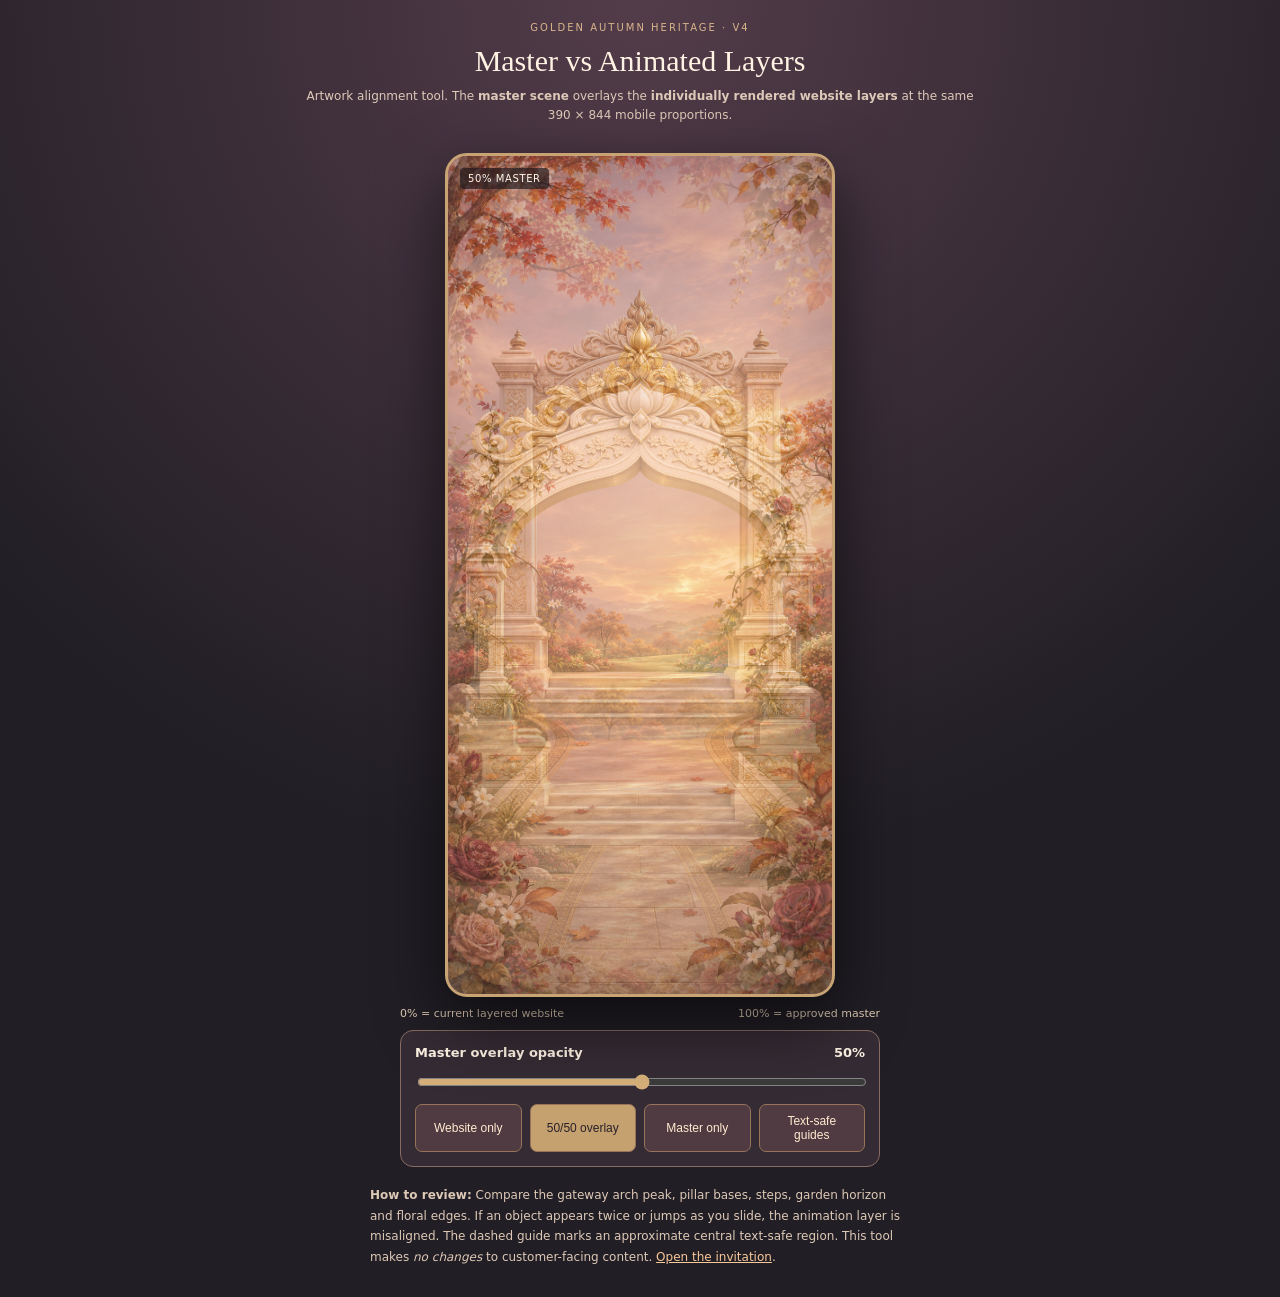
==== art-review.html @ 445348e4 "feat(v4): add master-versus-layered-hero alignment reviewer" ====
<!doctype html>
<html lang="en">
<head>
<meta charset="utf-8">
<meta name="viewport" content="width=device-width,initial-scale=1">
<meta name="theme-color" content="#342a35">
<title>Golden Autumn Heritage — V4 Art Alignment Review</title>
<style>
:root {color-scheme:dark;font-family:system-ui,-apple-system,"Segoe UI",Arial,sans-serif;background:#211e25;color:#fff3e4}
*{box-sizing:border-box}
body{margin:0;min-height:100vh;background:radial-gradient(circle at 50% 0%,#533c4a 0%,#211e25 60%)}
header{padding:22px 18px 12px;text-align:center}
header .tag{font-size:10px;letter-spacing:.2em;text-transform:uppercase;color:#d8b58b}
h1{font:500 clamp(20px,5vw,30px)/1.2 Georgia,serif;margin:10px 0 6px}
header p{font-size:12px;color:#ddc9b7;line-height:1.6;margin:8px auto;max-width:670px}
main{padding:8px 16px 30px;display:flex;align-items:center;flex-direction:column}
.stage{position:relative;isolation:isolate;width:min(390px,calc(100vw - 40px));aspect-ratio:390 / 844;overflow:hidden;border:3px solid #c8a374;border-radius:22px;background:#d4a890;box-shadow:0 24px 65px #0009}
.stage iframe{display:block;position:absolute;inset:0;width:100%;height:100%;border:0;background:#dfae96;pointer-events:none}
.stage img{display:block;position:absolute;inset:0;width:100%;height:100%;object-fit:fill;pointer-events:none;opacity:.5}
.stage.guides:after{content:"";position:absolute;z-index:4;inset:28% 30% 35% 30%;border:1px dashed #f7eac8;pointer-events:none;box-shadow:0 0 0 1px #37243366}
.corner{position:absolute;top:12px;left:12px;z-index:5;padding:5px 8px;border-radius:4px;background:#1e1a20ac;color:#fff6e6;font-size:10px;letter-spacing:.06em}
.legend{width:min(480px,100%);display:flex;justify-content:space-between;font-size:11px;color:#e2cdb6;margin:10px 0}
.controls{width:min(480px,100%);padding:14px;border:1px solid #886b61;background:#352b34;border-radius:13px;display:flex;flex-direction:column;gap:12px}
.controls label{display:flex;gap:12px;align-items:center;justify-content:space-between;font-size:13px;font-weight:650}
input[type="range"]{width:100%;accent-color:#d6af79;cursor:pointer}
.buttons{display:flex;flex-wrap:wrap;gap:8px}
button{border:1px solid #987459;background:#513b42;color:#ffeacf;border-radius:7px;padding:9px 12px;cursor:pointer;font-size:12px;flex:1}
button:focus-visible,input:focus-visible{outline:2px solid #ffe0a8;outline-offset:2px}
button[aria-pressed="true"]{background:#c5a16f;color:#282029}
.notes{max-width:540px;font-size:12px;line-height:1.7;color:#dec9b6;margin:18px 0 0}
code{color:#f2c591}
a{color:#f9c99a}
@media(prefers-reduced-motion:reduce){*{scroll-behavior:auto!important}}
</style>
</head>
<body>
<header><div class="tag">Golden Autumn Heritage · V4</div>
<h1>Master vs Animated Layers</h1>
<p>Artwork alignment tool. The <strong>master scene</strong> overlays the <strong>individually rendered website layers</strong> at the same 390 × 844 mobile proportions.</p></header>
<main>
  <div class="stage" id="stage">
    <iframe title="Current layered hero, with wedding text and opening hidden for artwork inspection" src="./index.html?artReview=1#home" loading="eager"></iframe>
    <img id="master" src="./art/golden_autumn_heritage_master_v4.png" alt="Approved V4 master garden illustration">
    <div class="corner" id="corner">50% MASTER</div>
  </div>
  <div class="legend"><span>0% = current layered website</span><span>100% = approved master</span></div>
  <div class="controls">
    <label for="opacity">Master overlay opacity <output id="percent">50%</output></label>
    <input type="range" id="opacity" min="0" max="100" step="1" value="50" aria-label="Master overlay opacity">
    <div class="buttons">
      <button type="button" id="websiteButton" aria-pressed="false">Website only</button>
      <button type="button" id="bothButton" aria-pressed="true">50/50 overlay</button>
      <button type="button" id="masterButton" aria-pressed="false">Master only</button>
      <button type="button" id="guidesButton" aria-pressed="false">Text-safe guides</button>
    </div>
  </div>
  <p class="notes"><strong>How to review:</strong> Compare the gateway arch peak, pillar bases, steps, garden horizon and floral edges. If an object appears twice or jumps as you slide, the animation layer is misaligned. The dashed guide marks an approximate central text-safe region. This tool makes <em>no changes</em> to customer-facing content. <a href="./index.html">Open the invitation</a>.</p>
</main>
<script>
'use strict';
const slider=document.getElementById('opacity');
const master=document.getElementById('master');
const percent=document.getElementById('percent');
const corner=document.getElementById('corner');
const buttons=[document.getElementById('websiteButton'),document.getElementById('bothButton'),document.getElementById('masterButton')];
const setOpacity=v=>{
 const value=Math.max(0,Math.min(100,Number(v)||0));
 slider.value=value;
 master.style.opacity=String(value/100);
 percent.textContent=value+'%';
 corner.textContent=value+'% MASTER';
 buttons.forEach((button,i)=>button.setAttribute('aria-pressed',String(value===[0,50,100][i])));
};
slider.addEventListener('input',()=>setOpacity(slider.value));
buttons.forEach((button,i)=>button.addEventListener('click',()=>setOpacity([0,50,100][i])));
const guides=document.getElementById('guidesButton');
guides.addEventListener('click',()=>{const on=document.getElementById('stage').classList.toggle('guides');guides.setAttribute('aria-pressed',String(on));});
master.addEventListener('error',()=>{corner.textContent='MASTER NOT FOUND';});
</script>
</body>
</html>
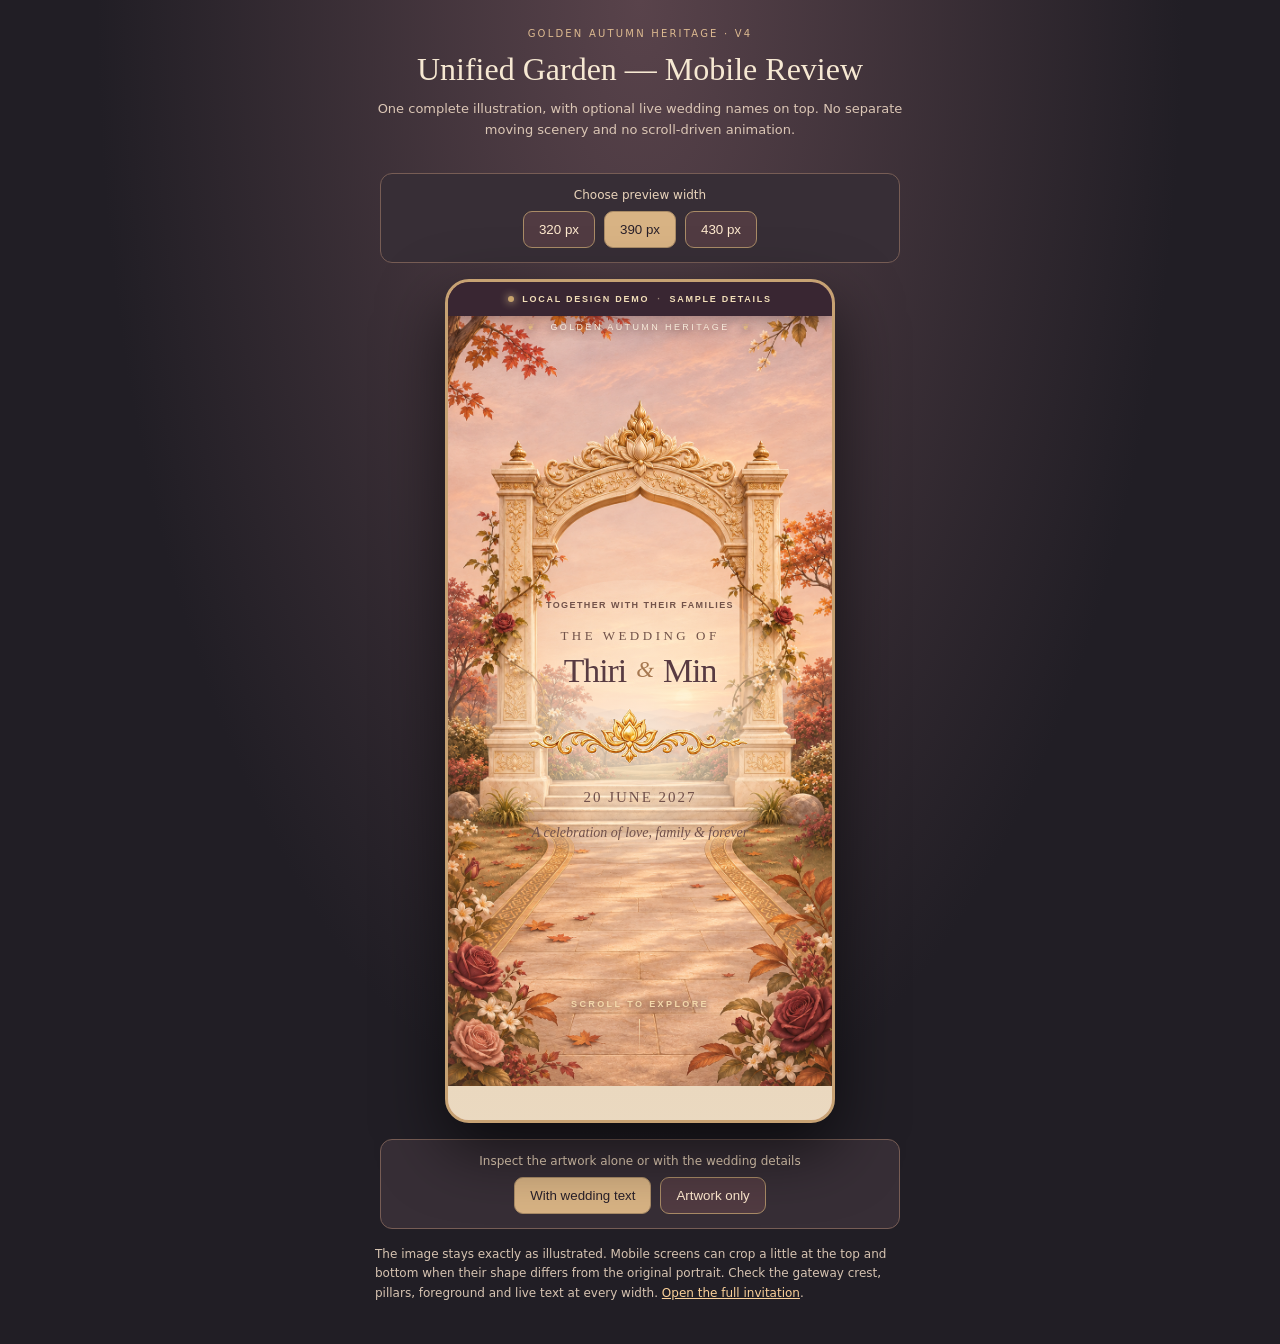
==== commit 7ea6f5f5: "feat(review): replace obsolete layer comparison with unified hero phone preview" ====
--- a/art-review.html
+++ b/art-review.html
@@ -3,79 +3,71 @@
 <head>
 <meta charset="utf-8">
 <meta name="viewport" content="width=device-width,initial-scale=1">
-<meta name="theme-color" content="#342a35">
-<title>Golden Autumn Heritage — V4 Art Alignment Review</title>
+<title>Golden Autumn Heritage — Single-Image Hero Review</title>
 <style>
-:root {color-scheme:dark;font-family:system-ui,-apple-system,"Segoe UI",Arial,sans-serif;background:#211e25;color:#fff3e4}
+:root{font-family:system-ui,-apple-system,"Segoe UI",Arial,sans-serif;color-scheme:dark}
 *{box-sizing:border-box}
-body{margin:0;min-height:100vh;background:radial-gradient(circle at 50% 0%,#533c4a 0%,#211e25 60%)}
-header{padding:22px 18px 12px;text-align:center}
-header .tag{font-size:10px;letter-spacing:.2em;text-transform:uppercase;color:#d8b58b}
-h1{font:500 clamp(20px,5vw,30px)/1.2 Georgia,serif;margin:10px 0 6px}
-header p{font-size:12px;color:#ddc9b7;line-height:1.6;margin:8px auto;max-width:670px}
-main{padding:8px 16px 30px;display:flex;align-items:center;flex-direction:column}
-.stage{position:relative;isolation:isolate;width:min(390px,calc(100vw - 40px));aspect-ratio:390 / 844;overflow:hidden;border:3px solid #c8a374;border-radius:22px;background:#d4a890;box-shadow:0 24px 65px #0009}
-.stage iframe{display:block;position:absolute;inset:0;width:100%;height:100%;border:0;background:#dfae96;pointer-events:none}
-.stage img{display:block;position:absolute;inset:0;width:100%;height:100%;object-fit:fill;pointer-events:none;opacity:.5}
-.stage.guides:after{content:"";position:absolute;z-index:4;inset:28% 30% 35% 30%;border:1px dashed #f7eac8;pointer-events:none;box-shadow:0 0 0 1px #37243366}
-.corner{position:absolute;top:12px;left:12px;z-index:5;padding:5px 8px;border-radius:4px;background:#1e1a20ac;color:#fff6e6;font-size:10px;letter-spacing:.06em}
-.legend{width:min(480px,100%);display:flex;justify-content:space-between;font-size:11px;color:#e2cdb6;margin:10px 0}
-.controls{width:min(480px,100%);padding:14px;border:1px solid #886b61;background:#352b34;border-radius:13px;display:flex;flex-direction:column;gap:12px}
-.controls label{display:flex;gap:12px;align-items:center;justify-content:space-between;font-size:13px;font-weight:650}
-input[type="range"]{width:100%;accent-color:#d6af79;cursor:pointer}
-.buttons{display:flex;flex-wrap:wrap;gap:8px}
-button{border:1px solid #987459;background:#513b42;color:#ffeacf;border-radius:7px;padding:9px 12px;cursor:pointer;font-size:12px;flex:1}
-button:focus-visible,input:focus-visible{outline:2px solid #ffe0a8;outline-offset:2px}
-button[aria-pressed="true"]{background:#c5a16f;color:#282029}
-.notes{max-width:540px;font-size:12px;line-height:1.7;color:#dec9b6;margin:18px 0 0}
-code{color:#f2c591}
-a{color:#f9c99a}
-@media(prefers-reduced-motion:reduce){*{scroll-behavior:auto!important}}
+body{margin:0;color:#f6e8d2;background:radial-gradient(ellipse at top,#59434b,#211e25 60%);min-height:100vh}
+header{text-align:center;padding:28px 16px 12px}
+.eyebrow{font-size:10px;letter-spacing:.22em;color:#dcb990}
+h1{font:normal clamp(23px,5vw,32px)/1.25 Georgia,serif;margin:10px auto}
+header p{max-width:560px;line-height:1.6;margin:8px auto;color:#dbc6b5;font-size:13px}
+main{display:flex;flex-direction:column;align-items:center;padding:12px 12px 40px;gap:16px}
+.preview{width:390px;height:844px;max-width:calc(100vw - 32px);position:relative;background:#dbab96;border:3px solid #c7a273;border-radius:24px;overflow:hidden;box-shadow:0 25px 65px #0009}
+.preview iframe{display:block;width:100%;height:100%;border:0;background:#dbab96}
+.controls{width:min(520px,100%);background:#372e36;border:1px solid #775d55;padding:14px;border-radius:12px;display:flex;flex-wrap:wrap;gap:9px;align-items:center;justify-content:center}
+.controls span{flex:1 0 100%;text-align:center;color:#e9d3ba;font-size:12px}
+button{border:1px solid #a98b66;border-radius:9px;background:#513b42;color:#ffeacf;padding:10px 15px;cursor:pointer}
+button[aria-pressed="true"]{background:#d8b384;color:#29202a}
+button:focus-visible{outline:2px solid #fff2c2;outline-offset:3px}
+.note{max-width:530px;font-size:12px;color:#d6c3b1;line-height:1.65;margin:0}
+a{color:#fbd19a}
 </style>
 </head>
 <body>
-<header><div class="tag">Golden Autumn Heritage · V4</div>
-<h1>Master vs Animated Layers</h1>
-<p>Artwork alignment tool. The <strong>master scene</strong> overlays the <strong>individually rendered website layers</strong> at the same 390 × 844 mobile proportions.</p></header>
+<header>
+<div class="eyebrow">GOLDEN AUTUMN HERITAGE · V4</div>
+<h1>Unified Garden — Mobile Review</h1>
+<p>One complete illustration, with optional live wedding names on top.
+No separate moving scenery and no scroll-driven animation.</p>
+</header>
 <main>
-  <div class="stage" id="stage">
-    <iframe title="Current layered hero, with wedding text and opening hidden for artwork inspection" src="./index.html?artReview=1#home" loading="eager"></iframe>
-    <img id="master" src="./art/golden_autumn_heritage_master_v4.png" alt="Approved V4 master garden illustration">
-    <div class="corner" id="corner">50% MASTER</div>
-  </div>
-  <div class="legend"><span>0% = current layered website</span><span>100% = approved master</span></div>
-  <div class="controls">
-    <label for="opacity">Master overlay opacity <output id="percent">50%</output></label>
-    <input type="range" id="opacity" min="0" max="100" step="1" value="50" aria-label="Master overlay opacity">
-    <div class="buttons">
-      <button type="button" id="websiteButton" aria-pressed="false">Website only</button>
-      <button type="button" id="bothButton" aria-pressed="true">50/50 overlay</button>
-      <button type="button" id="masterButton" aria-pressed="false">Master only</button>
-      <button type="button" id="guidesButton" aria-pressed="false">Text-safe guides</button>
-    </div>
-  </div>
-  <p class="notes"><strong>How to review:</strong> Compare the gateway arch peak, pillar bases, steps, garden horizon and floral edges. If an object appears twice or jumps as you slide, the animation layer is misaligned. The dashed guide marks an approximate central text-safe region. This tool makes <em>no changes</em> to customer-facing content. <a href="./index.html">Open the invitation</a>.</p>
+<div class="controls" role="group" aria-label="Screen size">
+ <span>Choose preview width</span>
+ <button type="button" data-width="320" aria-pressed="false">320 px</button>
+ <button type="button" data-width="390" aria-pressed="true">390 px</button>
+ <button type="button" data-width="430" aria-pressed="false">430 px</button>
+</div>
+<div class="preview" id="preview">
+ <iframe id="heroFrame" src="./index.html?heroPreview=1#home" title="Full unified hero with the wedding names" loading="eager"></iframe>
+</div>
+<div class="controls" role="group" aria-label="Artwork and text display">
+ <span>Inspect the artwork alone or with the wedding details</span>
+ <button type="button" id="withText" aria-pressed="true">With wedding text</button>
+ <button type="button" id="artOnly" aria-pressed="false">Artwork only</button>
+</div>
+<p class="note">The image stays exactly as illustrated. Mobile screens can crop a little at the top and bottom when their shape differs from the original portrait. Check the gateway crest, pillars, foreground and live text at every width. <a href="./index.html">Open the full invitation</a>.</p>
 </main>
 <script>
 'use strict';
-const slider=document.getElementById('opacity');
-const master=document.getElementById('master');
-const percent=document.getElementById('percent');
-const corner=document.getElementById('corner');
-const buttons=[document.getElementById('websiteButton'),document.getElementById('bothButton'),document.getElementById('masterButton')];
-const setOpacity=v=>{
- const value=Math.max(0,Math.min(100,Number(v)||0));
- slider.value=value;
- master.style.opacity=String(value/100);
- percent.textContent=value+'%';
- corner.textContent=value+'% MASTER';
- buttons.forEach((button,i)=>button.setAttribute('aria-pressed',String(value===[0,50,100][i])));
-};
-slider.addEventListener('input',()=>setOpacity(slider.value));
-buttons.forEach((button,i)=>button.addEventListener('click',()=>setOpacity([0,50,100][i])));
-const guides=document.getElementById('guidesButton');
-guides.addEventListener('click',()=>{const on=document.getElementById('stage').classList.toggle('guides');guides.setAttribute('aria-pressed',String(on));});
-master.addEventListener('error',()=>{corner.textContent='MASTER NOT FOUND';});
+const panel=document.getElementById('preview');
+const frame=document.getElementById('heroFrame');
+const widths=[...document.querySelectorAll('[data-width]')];
+const withText=document.getElementById('withText');
+const artOnly=document.getElementById('artOnly');
+widths.forEach(button=>button.addEventListener('click',()=>{
+ const w=Number(button.dataset.width);
+ panel.style.width=Math.min(w,window.innerWidth-32)+'px';
+ panel.style.height=Math.round(w*844/390)+'px';
+ widths.forEach(b=>b.setAttribute('aria-pressed',String(b===button)));
+}));
+function setArtworkOnly(isArtOnly){
+ frame.src=isArtOnly?'./index.html?artReview=1#home':'./index.html?heroPreview=1#home';
+ artOnly.setAttribute('aria-pressed',String(isArtOnly));
+ withText.setAttribute('aria-pressed',String(!isArtOnly));
+}
+withText.addEventListener('click',()=>setArtworkOnly(false));
+artOnly.addEventListener('click',()=>setArtworkOnly(true));
 </script>
 </body>
-</html>
+</html>
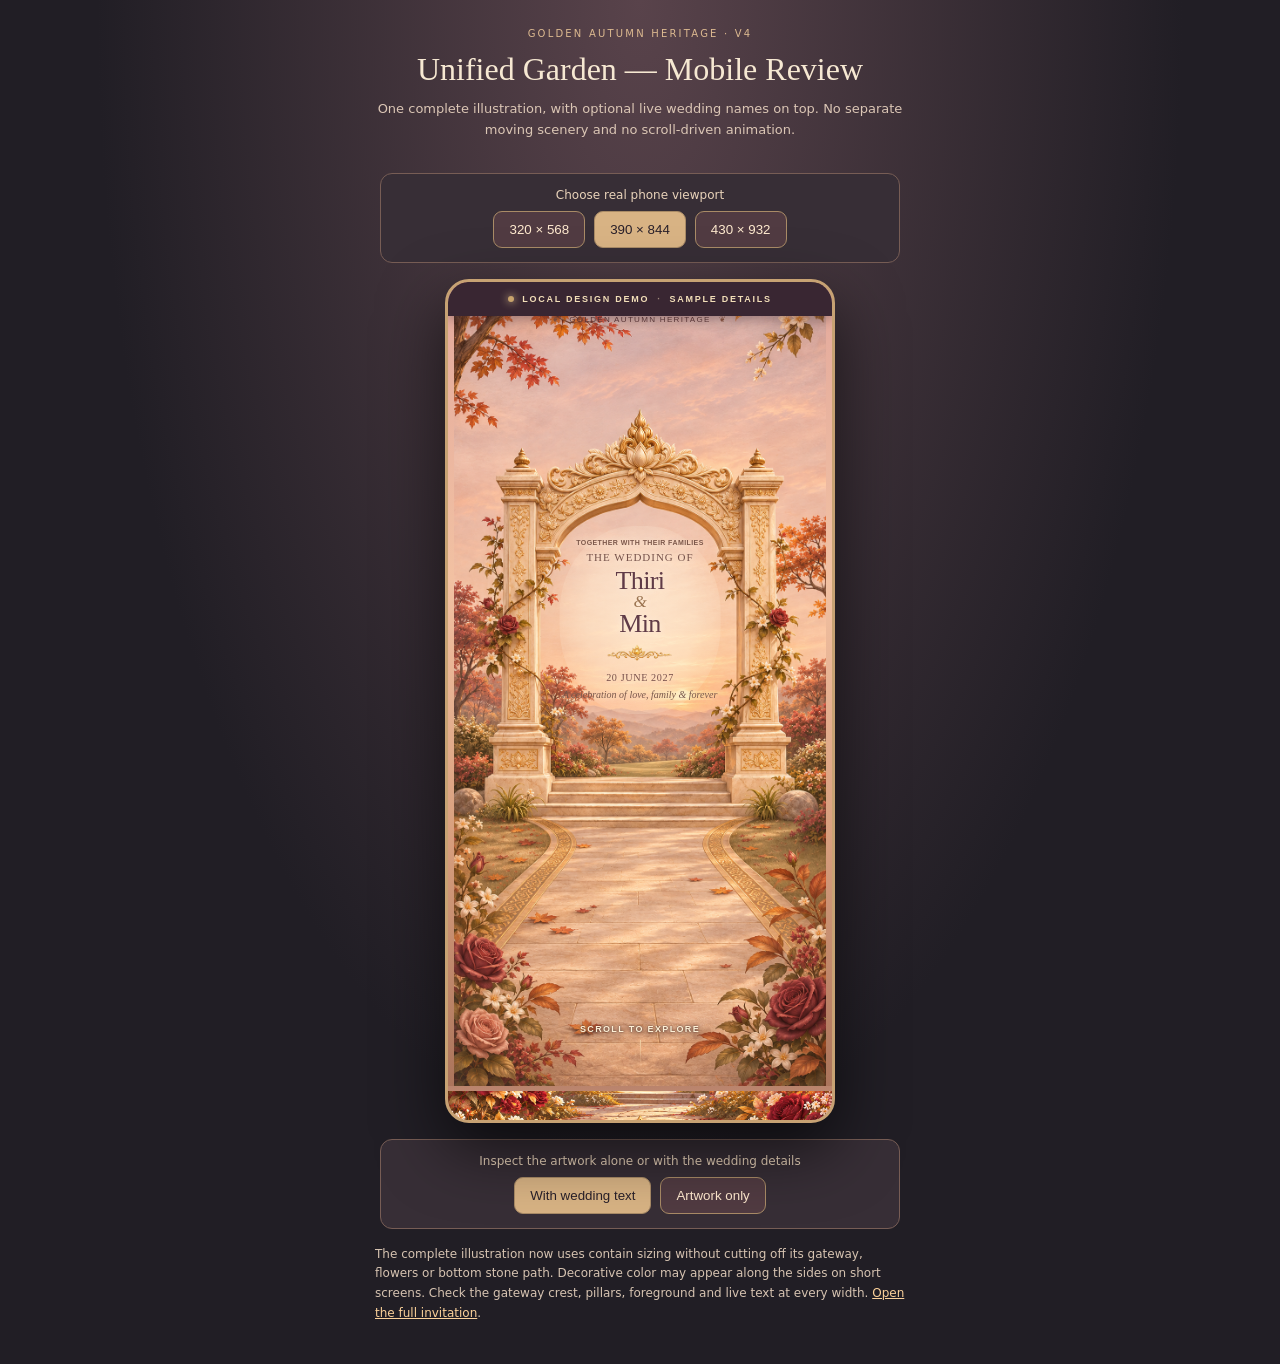
==== commit c14345c6: "fix(hero-review): preview actual phone viewport heights and describe uncropped illustration" ====
--- a/art-review.html
+++ b/art-review.html
@@ -33,10 +33,10 @@
 </header>
 <main>
 <div class="controls" role="group" aria-label="Screen size">
- <span>Choose preview width</span>
- <button type="button" data-width="320" aria-pressed="false">320 px</button>
- <button type="button" data-width="390" aria-pressed="true">390 px</button>
- <button type="button" data-width="430" aria-pressed="false">430 px</button>
+ <span>Choose real phone viewport</span>
+ <button type="button" data-width="320" data-height="568" aria-pressed="false">320 × 568</button>
+ <button type="button" data-width="390" data-height="844" aria-pressed="true">390 × 844</button>
+ <button type="button" data-width="430" data-height="932" aria-pressed="false">430 × 932</button>
 </div>
 <div class="preview" id="preview">
  <iframe id="heroFrame" src="./index.html?heroPreview=1#home" title="Full unified hero with the wedding names" loading="eager"></iframe>
@@ -46,7 +46,7 @@
  <button type="button" id="withText" aria-pressed="true">With wedding text</button>
  <button type="button" id="artOnly" aria-pressed="false">Artwork only</button>
 </div>
-<p class="note">The image stays exactly as illustrated. Mobile screens can crop a little at the top and bottom when their shape differs from the original portrait. Check the gateway crest, pillars, foreground and live text at every width. <a href="./index.html">Open the full invitation</a>.</p>
+<p class="note">The complete illustration now uses contain sizing without cutting off its gateway, flowers or bottom stone path. Decorative color may appear along the sides on short screens. Check the gateway crest, pillars, foreground and live text at every width. <a href="./index.html">Open the full invitation</a>.</p>
 </main>
 <script>
 'use strict';
@@ -58,7 +58,7 @@
 widths.forEach(button=>button.addEventListener('click',()=>{
  const w=Number(button.dataset.width);
  panel.style.width=Math.min(w,window.innerWidth-32)+'px';
- panel.style.height=Math.round(w*844/390)+'px';
+ panel.style.height=button.dataset.height+'px';
  widths.forEach(b=>b.setAttribute('aria-pressed',String(b===button)));
 }));
 function setArtworkOnly(isArtOnly){
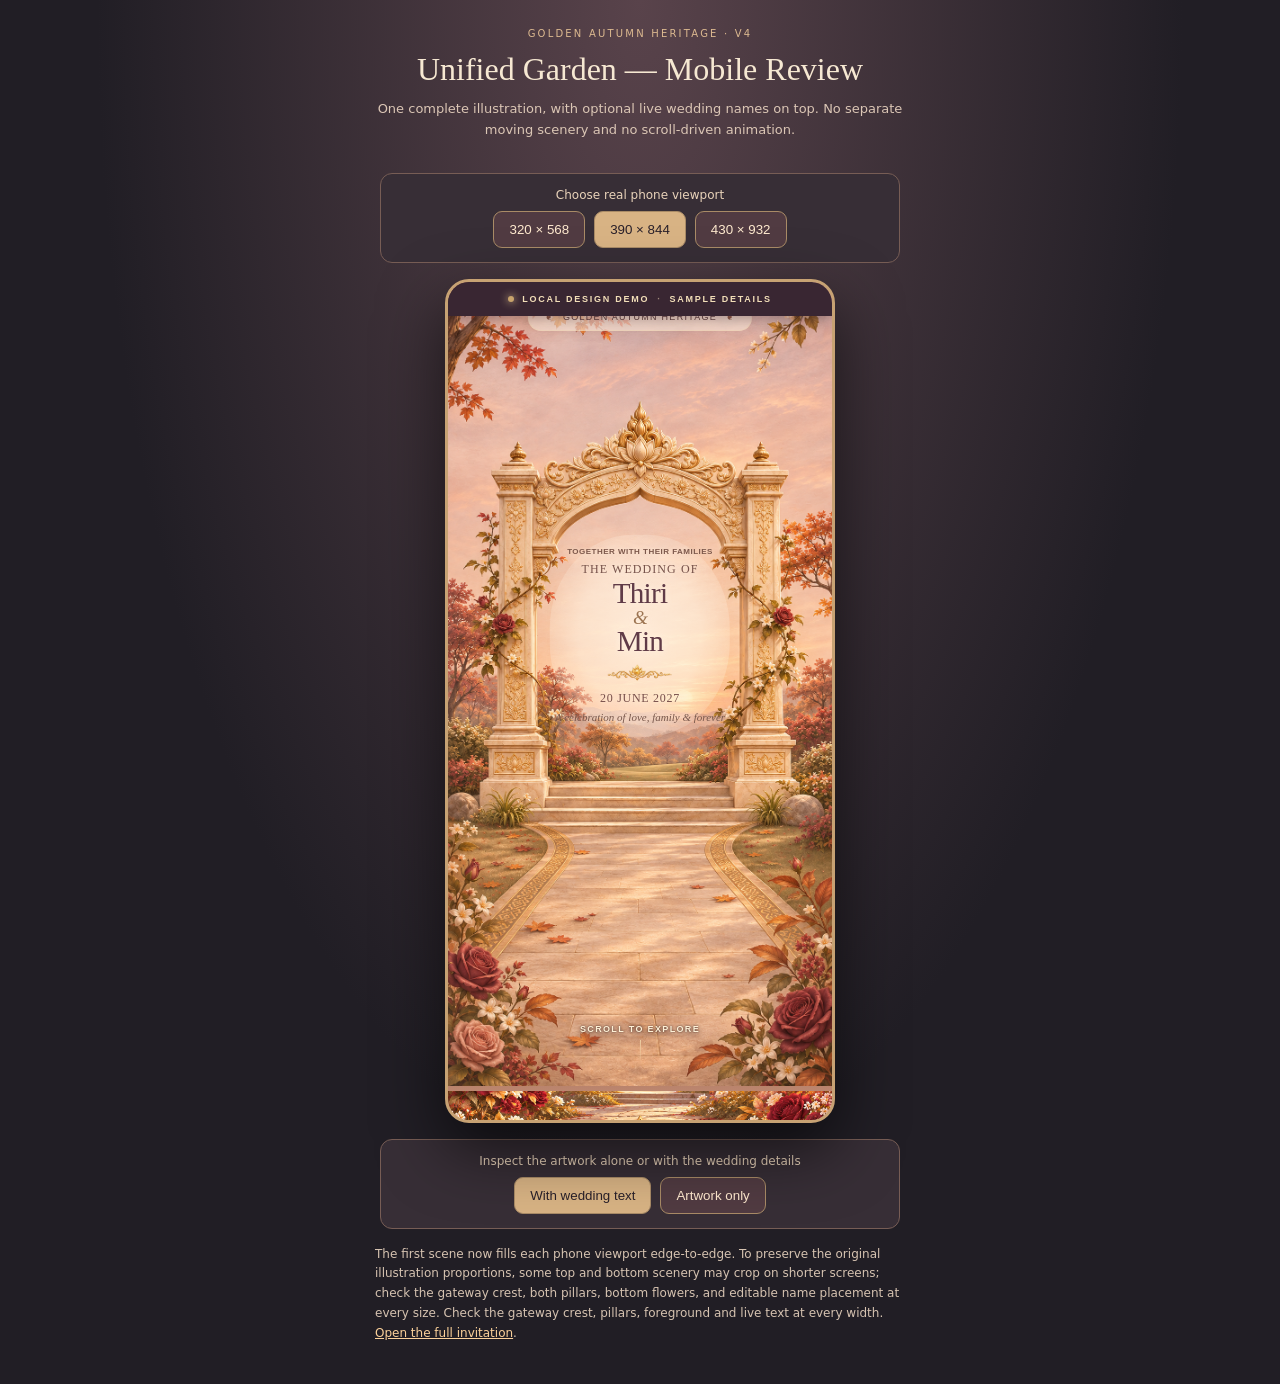
==== commit 830674f1: "docs(hero): update mobile-review guidance for edge-to-edge art crop" ====
--- a/art-review.html
+++ b/art-review.html
@@ -46,7 +46,7 @@
  <button type="button" id="withText" aria-pressed="true">With wedding text</button>
  <button type="button" id="artOnly" aria-pressed="false">Artwork only</button>
 </div>
-<p class="note">The complete illustration now uses contain sizing without cutting off its gateway, flowers or bottom stone path. Decorative color may appear along the sides on short screens. Check the gateway crest, pillars, foreground and live text at every width. <a href="./index.html">Open the full invitation</a>.</p>
+<p class="note">The first scene now fills each phone viewport edge-to-edge. To preserve the original illustration proportions, some top and bottom scenery may crop on shorter screens; check the gateway crest, both pillars, bottom flowers, and editable name placement at every size. Check the gateway crest, pillars, foreground and live text at every width. <a href="./index.html">Open the full invitation</a>.</p>
 </main>
 <script>
 'use strict';
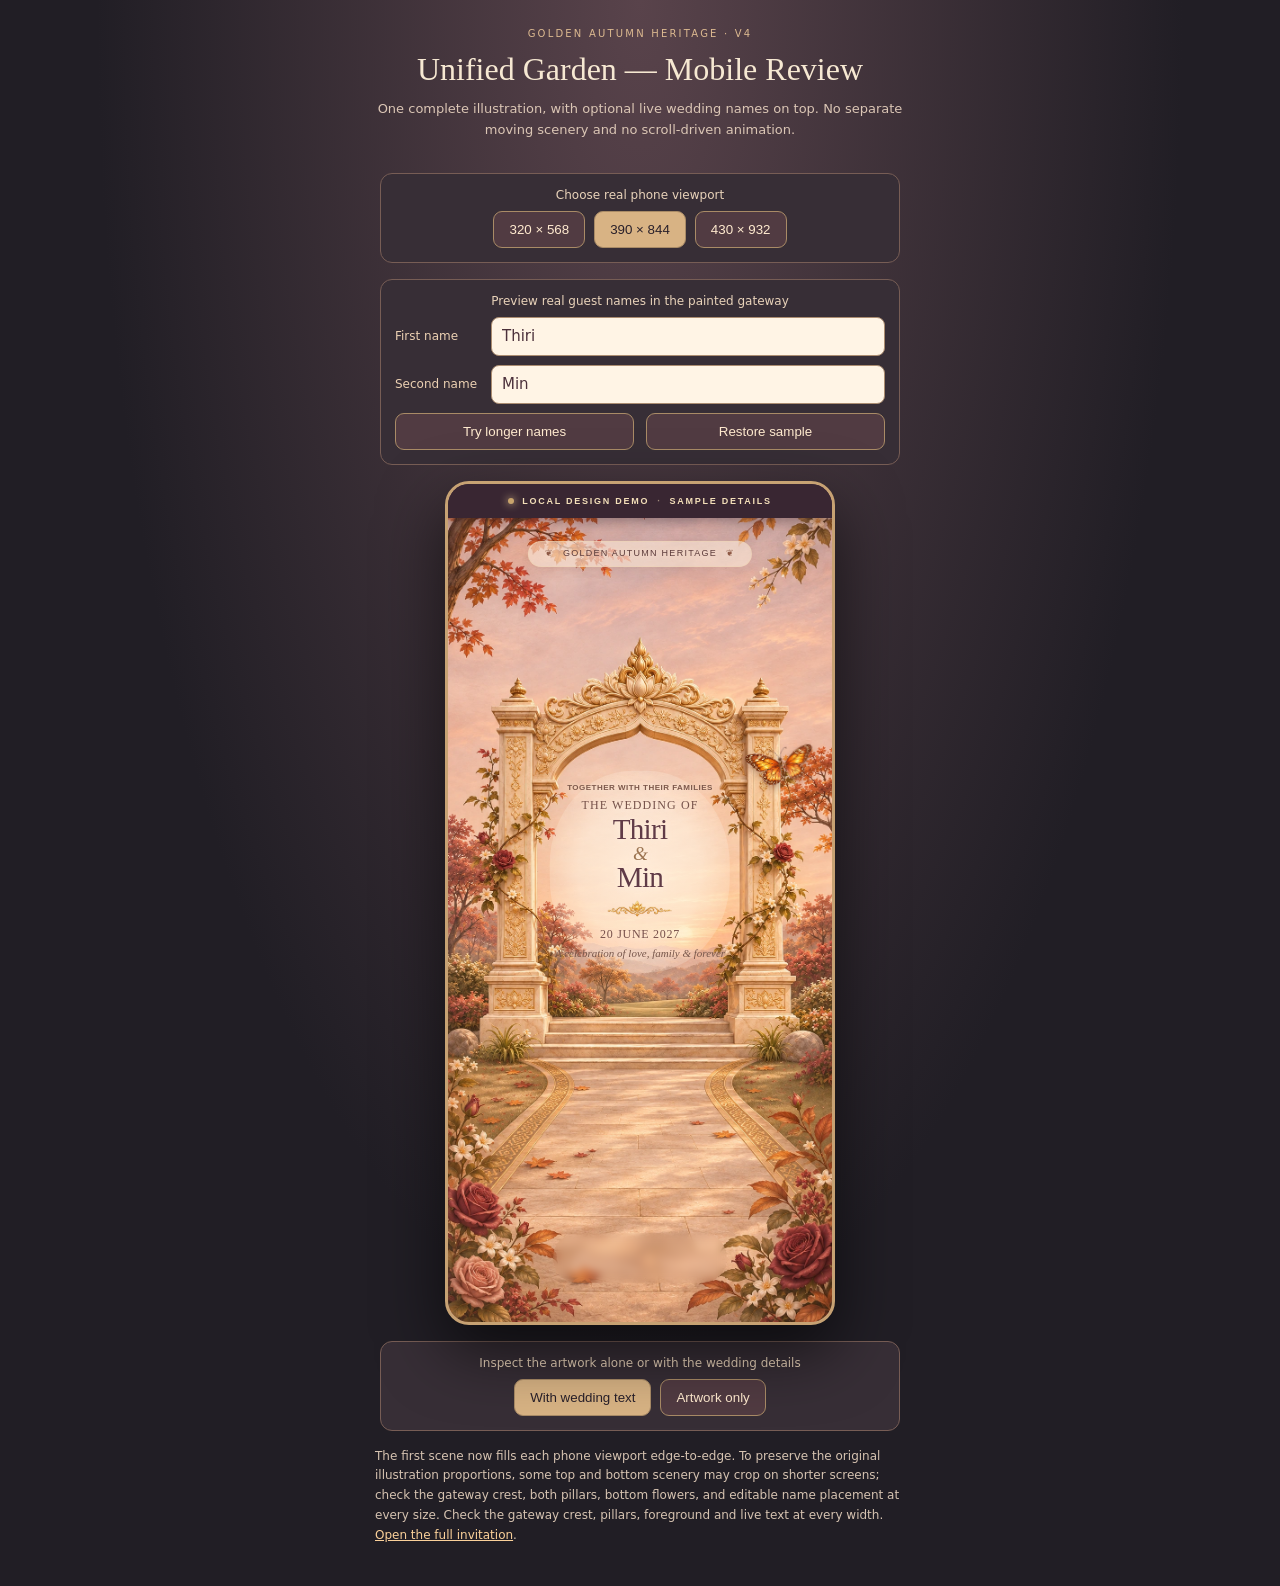
==== commit 28b27138: "feat(hero): fit longer couple names and add mobile personalization QA" ====
--- a/art-review.html
+++ b/art-review.html
@@ -19,7 +19,12 @@
 .controls span{flex:1 0 100%;text-align:center;color:#e9d3ba;font-size:12px}
 button{border:1px solid #a98b66;border-radius:9px;background:#513b42;color:#ffeacf;padding:10px 15px;cursor:pointer}
 button[aria-pressed="true"]{background:#d8b384;color:#29202a}
-button:focus-visible{outline:2px solid #fff2c2;outline-offset:3px}
+button:focus-visible,input:focus-visible{outline:2px solid #fff2c2;outline-offset:3px}
+.name-controls{gap:9px 12px;text-align:left}
+.name-controls label{font-size:12px;color:#ecd1b3;min-width:84px}
+.name-controls input{flex:1 1 calc(100% - 108px);min-width:0;min-height:39px;padding:8px 10px;border:1px solid #ab8c70;border-radius:8px;background:#fff4e5;color:#4b303a;font:15px system-ui,sans-serif}
+.name-controls button{flex:1 1 145px}
+
 .note{max-width:530px;font-size:12px;color:#d6c3b1;line-height:1.65;margin:0}
 a{color:#fbd19a}
 </style>
@@ -38,6 +43,15 @@
  <button type="button" data-width="390" data-height="844" aria-pressed="true">390 × 844</button>
  <button type="button" data-width="430" data-height="932" aria-pressed="false">430 × 932</button>
 </div>
+<div class="controls name-controls" aria-label="Editable sample couple names">
+ <span>Preview real guest names in the painted gateway</span>
+ <label for="previewFirstName">First name</label>
+ <input id="previewFirstName" type="text" maxlength="40" value="Thiri" autocomplete="off" />
+ <label for="previewSecondName">Second name</label>
+ <input id="previewSecondName" type="text" maxlength="40" value="Min" autocomplete="off" />
+ <button type="button" id="longNames">Try longer names</button>
+ <button type="button" id="resetNames">Restore sample</button>
+</div>
 <div class="preview" id="preview">
  <iframe id="heroFrame" src="./index.html?heroPreview=1#home" title="Full unified hero with the wedding names" loading="eager"></iframe>
 </div>
@@ -53,6 +67,30 @@
 const panel=document.getElementById('preview');
 const frame=document.getElementById('heroFrame');
 const widths=[...document.querySelectorAll('[data-width]')];
+const firstInput=document.getElementById('previewFirstName');
+const secondInput=document.getElementById('previewSecondName');
+function applyNames(){
+ // The iframe is same-origin; alter only its live text nodes for preview.
+ // The illustrated artwork and the wedding configuration remain untouched.
+ const doc=frame.contentDocument;
+ if(!doc)return;
+ for(const [kind,value] of [['first',firstInput.value.trim()||'Thiri'],['second',secondInput.value.trim()||'Min']]){
+   doc.querySelectorAll('[data-name="'+kind+'"]').forEach(node=>{node.textContent=value;});
+ }
+}
+frame.addEventListener('load',applyNames);
+firstInput.addEventListener('input',applyNames);
+secondInput.addEventListener('input',applyNames);
+document.getElementById('longNames').addEventListener('click',()=>{
+ firstInput.value='Mya Thazin Aung';
+ secondInput.value='Min Khant Kyaw';
+ applyNames();
+});
+document.getElementById('resetNames').addEventListener('click',()=>{
+ firstInput.value='Thiri';
+ secondInput.value='Min';
+ applyNames();
+});
 const withText=document.getElementById('withText');
 const artOnly=document.getElementById('artOnly');
 widths.forEach(button=>button.addEventListener('click',()=>{
